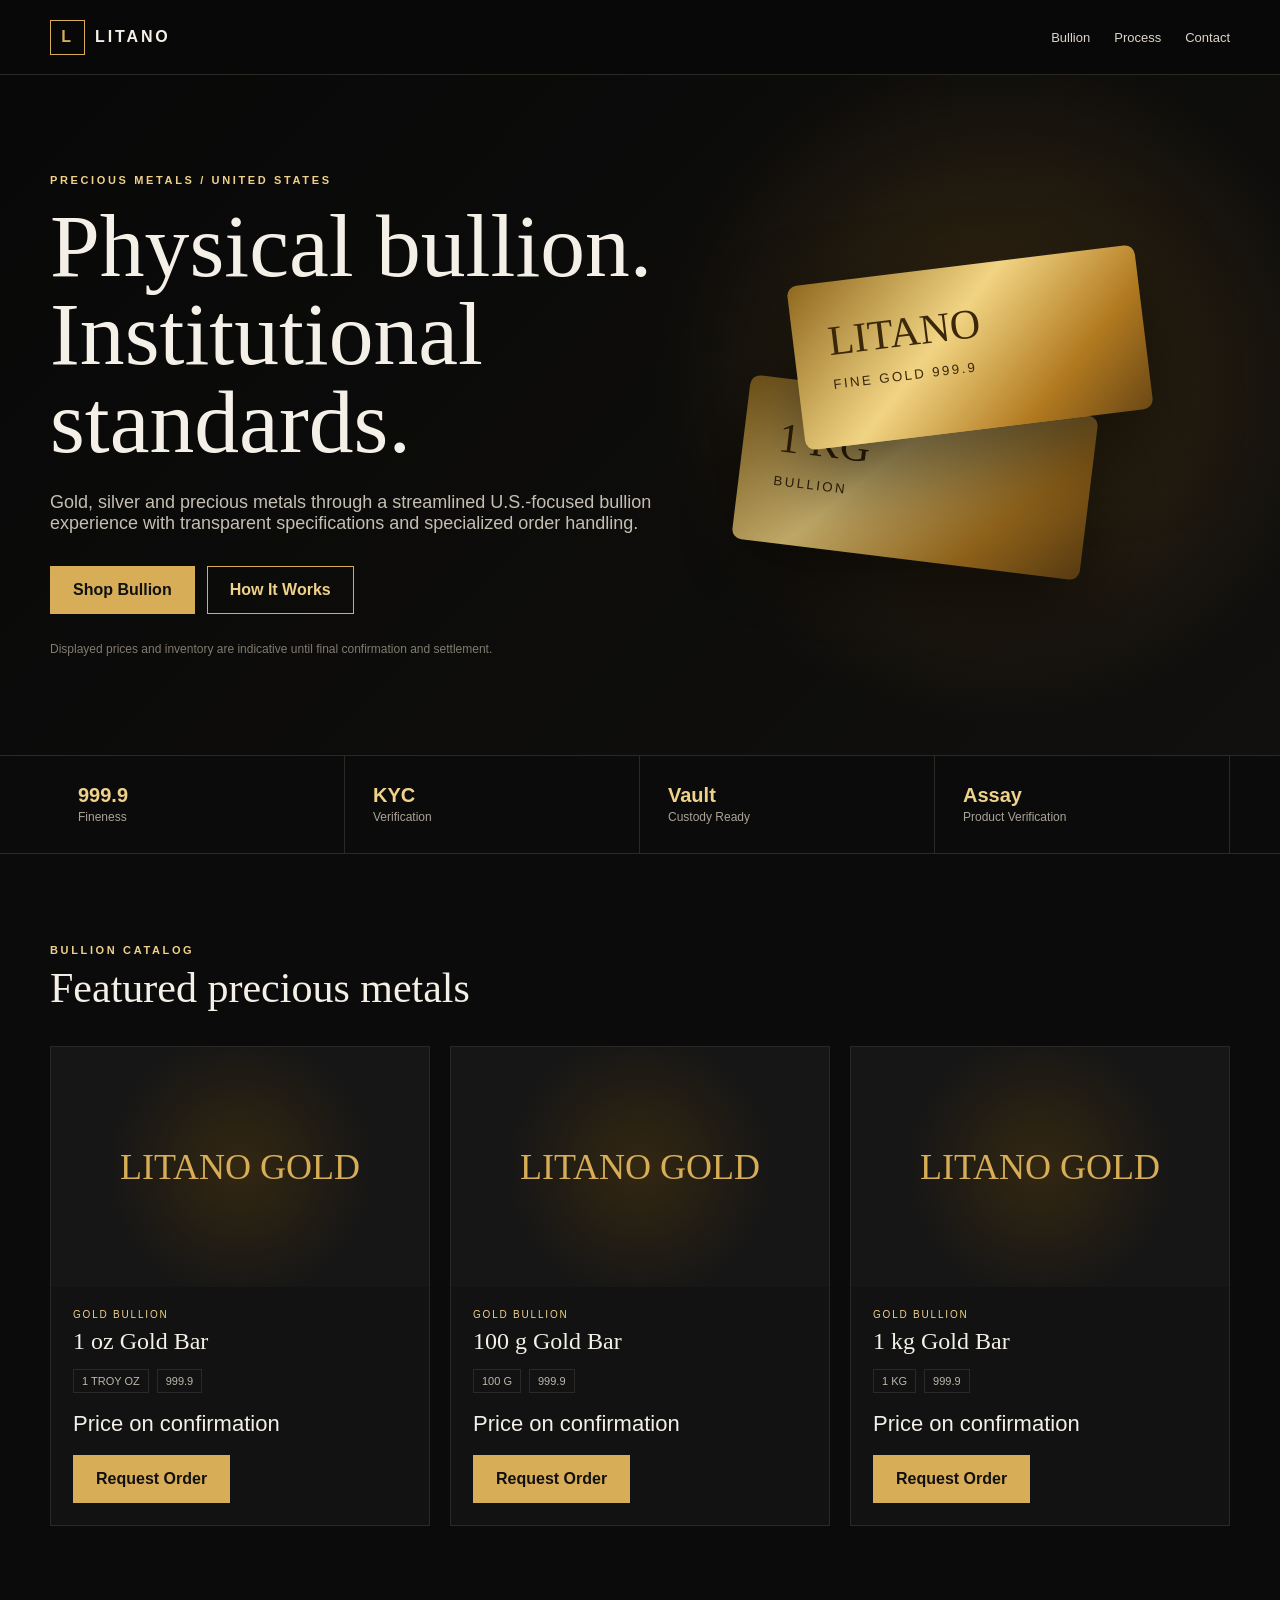
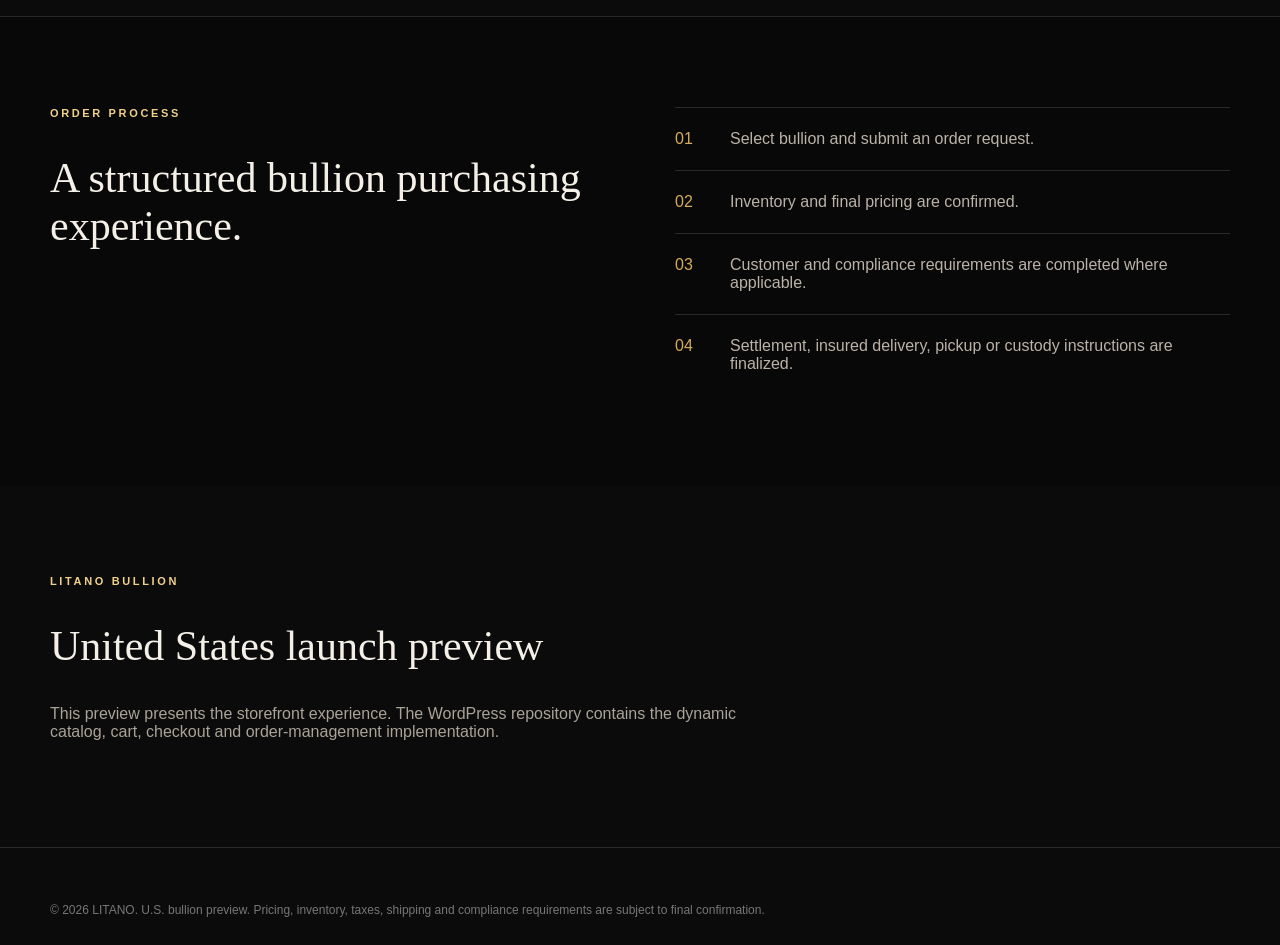
==== docs/index.html @ c90f623f "Add GitHub Pages launch preview" ====
<!doctype html><html lang="en"><head><meta charset="utf-8"><meta name="viewport" content="width=device-width,initial-scale=1"><title>LITANO Bullion — United States</title><meta name="description" content="LITANO Bullion — physical gold and precious metals for the U.S. market."><style>:root{--bg:#090909;--card:#121212;--gold:#d8ad57;--gold2:#f0d18a;--text:#f4f0e8;--muted:#aaa397;--line:#2b2925}*{box-sizing:border-box}body{margin:0;background:#0b0b0b;color:var(--text);font-family:Arial,sans-serif}.container{width:min(1180px,calc(100% - 40px));margin:auto}header{position:sticky;top:0;background:#090909f2;border-bottom:1px solid var(--line);z-index:20}.nav{height:74px;display:flex;align-items:center;justify-content:space-between}.brand{display:flex;gap:10px;align-items:center;font-weight:800;letter-spacing:.18em}.mark{width:35px;height:35px;display:grid;place-items:center;border:1px solid var(--gold);color:var(--gold)}nav a{margin-left:24px;color:#ddd6c8;text-decoration:none;font-size:13px}.hero{min-height:680px;display:flex;align-items:center;background:radial-gradient(circle at 78% 45%,#3a2b12 0,transparent 32%),linear-gradient(135deg,#080808,#11100e)}.hero-grid{display:grid;grid-template-columns:1.08fr .92fr;gap:60px;align-items:center}.eyebrow{font-size:11px;letter-spacing:.24em;color:var(--gold2);font-weight:700}.hero h1{font:500 clamp(56px,7vw,92px)/.98 Georgia,serif;margin:16px 0 26px}.hero p{font-size:18px;color:#c5beb2;max-width:650px}.buttons{display:flex;gap:12px;margin-top:32px}.btn{display:inline-flex;align-items:center;justify-content:center;min-height:48px;padding:0 22px;border:1px solid var(--gold);text-decoration:none;font-weight:700}.primary{background:var(--gold);color:#111}.secondary{color:var(--gold2)}.note{margin-top:28px;color:#817b70;font-size:12px}.art{position:relative;height:420px}.bar{position:absolute;width:350px;height:165px;border-radius:10px;background:linear-gradient(135deg,#8f681e,#f1d483 42%,#b27a20 75%,#6b4815);box-shadow:0 35px 80px #0008;padding:35px;color:#3b270a}.bar span{font:42px Georgia,serif}.bar small{display:block;margin-top:12px;letter-spacing:.18em}.a{top:60px;left:80px;transform:rotate(-7deg);z-index:2}.b{top:190px;left:25px;transform:rotate(7deg);filter:brightness(.8)}.trust{border-block:1px solid var(--line)}.trust-grid{display:grid;grid-template-columns:repeat(4,1fr)}.trust-grid div{padding:28px;border-right:1px solid var(--line)}.trust strong{display:block;color:var(--gold2);font-size:20px}.trust span{font-size:12px;color:var(--muted)}section.catalog{padding:90px 0}.section-head{display:flex;justify-content:space-between;align-items:end;margin-bottom:34px}.section-head h2{font:500 42px Georgia,serif;margin:8px 0 0}.grid{display:grid;grid-template-columns:repeat(3,1fr);gap:20px}.card{background:var(--card);border:1px solid var(--line);padding:22px}.product-art{height:240px;display:grid;place-items:center;background:radial-gradient(circle,#332711,#161616 60%);color:var(--gold);font:36px Georgia,serif;margin:-22px -22px 22px}.kicker{font-size:10px;letter-spacing:.18em;color:var(--gold2)}.card h3{font:500 24px Georgia,serif;margin:8px 0}.specs{display:flex;gap:8px;margin:14px 0}.specs span{font-size:11px;border:1px solid var(--line);padding:5px 8px;color:#bfb8ac}.price{font-size:22px;margin:18px 0}.dark{padding:90px 0;background:#080808;border-top:1px solid var(--line)}.split{display:grid;grid-template-columns:1fr 1fr;gap:70px}.split h2{font:500 42px Georgia,serif}.steps div{display:grid;grid-template-columns:55px 1fr;padding:22px 0;border-top:1px solid var(--line)}.steps span{color:var(--gold)}.steps p{margin:0;color:#bbb3a8}footer{padding:55px 0 28px;border-top:1px solid var(--line);color:#777;font-size:12px}@media(max-width:850px){.hero-grid,.split{grid-template-columns:1fr}.grid{grid-template-columns:1fr 1fr}.art{height:330px}.trust-grid{grid-template-columns:1fr 1fr}}@media(max-width:560px){nav{display:none}.container{width:calc(100% - 24px)}.hero{padding:60px 0}.hero h1{font-size:50px}.buttons{flex-direction:column}.bar{width:280px;height:135px}.a{left:12%}.b{left:3%;top:160px}.grid{grid-template-columns:1fr}.section-head{align-items:start;flex-direction:column}.trust-grid{grid-template-columns:1fr 1fr}}</style></head><body><header><div class="container nav"><div class="brand"><span class="mark">L</span><span>LITANO</span></div><nav><a href="#catalog">Bullion</a><a href="#process">Process</a><a href="#contact">Contact</a></nav></div></header><main><section class="hero"><div class="container hero-grid"><div><div class="eyebrow">PRECIOUS METALS / UNITED STATES</div><h1>Physical bullion. Institutional standards.</h1><p>Gold, silver and precious metals through a streamlined U.S.-focused bullion experience with transparent specifications and specialized order handling.</p><div class="buttons"><a class="btn primary" href="#catalog">Shop Bullion</a><a class="btn secondary" href="#process">How It Works</a></div><div class="note">Displayed prices and inventory are indicative until final confirmation and settlement.</div></div><div class="art"><div class="bar a"><span>LITANO</span><small>FINE GOLD 999.9</small></div><div class="bar b"><span>1 KG</span><small>BULLION</small></div></div></div></section><section class="trust"><div class="container trust-grid"><div><strong>999.9</strong><span>Fineness</span></div><div><strong>KYC</strong><span>Verification</span></div><div><strong>Vault</strong><span>Custody Ready</span></div><div><strong>Assay</strong><span>Product Verification</span></div></div></section><section class="catalog" id="catalog"><div class="container"><div class="section-head"><div><div class="eyebrow">BULLION CATALOG</div><h2>Featured precious metals</h2></div></div><div class="grid"><article class="card"><div class="product-art">LITANO GOLD</div><div class="kicker">GOLD BULLION</div><h3>1 oz Gold Bar</h3><div class="specs"><span>1 TROY OZ</span><span>999.9</span></div><div class="price">Price on confirmation</div><a class="btn primary" href="#contact">Request Order</a></article><article class="card"><div class="product-art">LITANO GOLD</div><div class="kicker">GOLD BULLION</div><h3>100 g Gold Bar</h3><div class="specs"><span>100 G</span><span>999.9</span></div><div class="price">Price on confirmation</div><a class="btn primary" href="#contact">Request Order</a></article><article class="card"><div class="product-art">LITANO GOLD</div><div class="kicker">GOLD BULLION</div><h3>1 kg Gold Bar</h3><div class="specs"><span>1 KG</span><span>999.9</span></div><div class="price">Price on confirmation</div><a class="btn primary" href="#contact">Request Order</a></article></div></div></section><section class="dark" id="process"><div class="container split"><div><div class="eyebrow">ORDER PROCESS</div><h2>A structured bullion purchasing experience.</h2></div><div class="steps"><div><span>01</span><p>Select bullion and submit an order request.</p></div><div><span>02</span><p>Inventory and final pricing are confirmed.</p></div><div><span>03</span><p>Customer and compliance requirements are completed where applicable.</p></div><div><span>04</span><p>Settlement, insured delivery, pickup or custody instructions are finalized.</p></div></div></div></section><section class="catalog" id="contact"><div class="container"><div class="eyebrow">LITANO BULLION</div><h2 style="font:500 42px Georgia,serif">United States launch preview</h2><p style="color:#aaa397;max-width:700px">This preview presents the storefront experience. The WordPress repository contains the dynamic catalog, cart, checkout and order-management implementation.</p></div></section></main><footer><div class="container">© 2026 LITANO. U.S. bullion preview. Pricing, inventory, taxes, shipping and compliance requirements are subject to final confirmation.</div></footer></body></html>
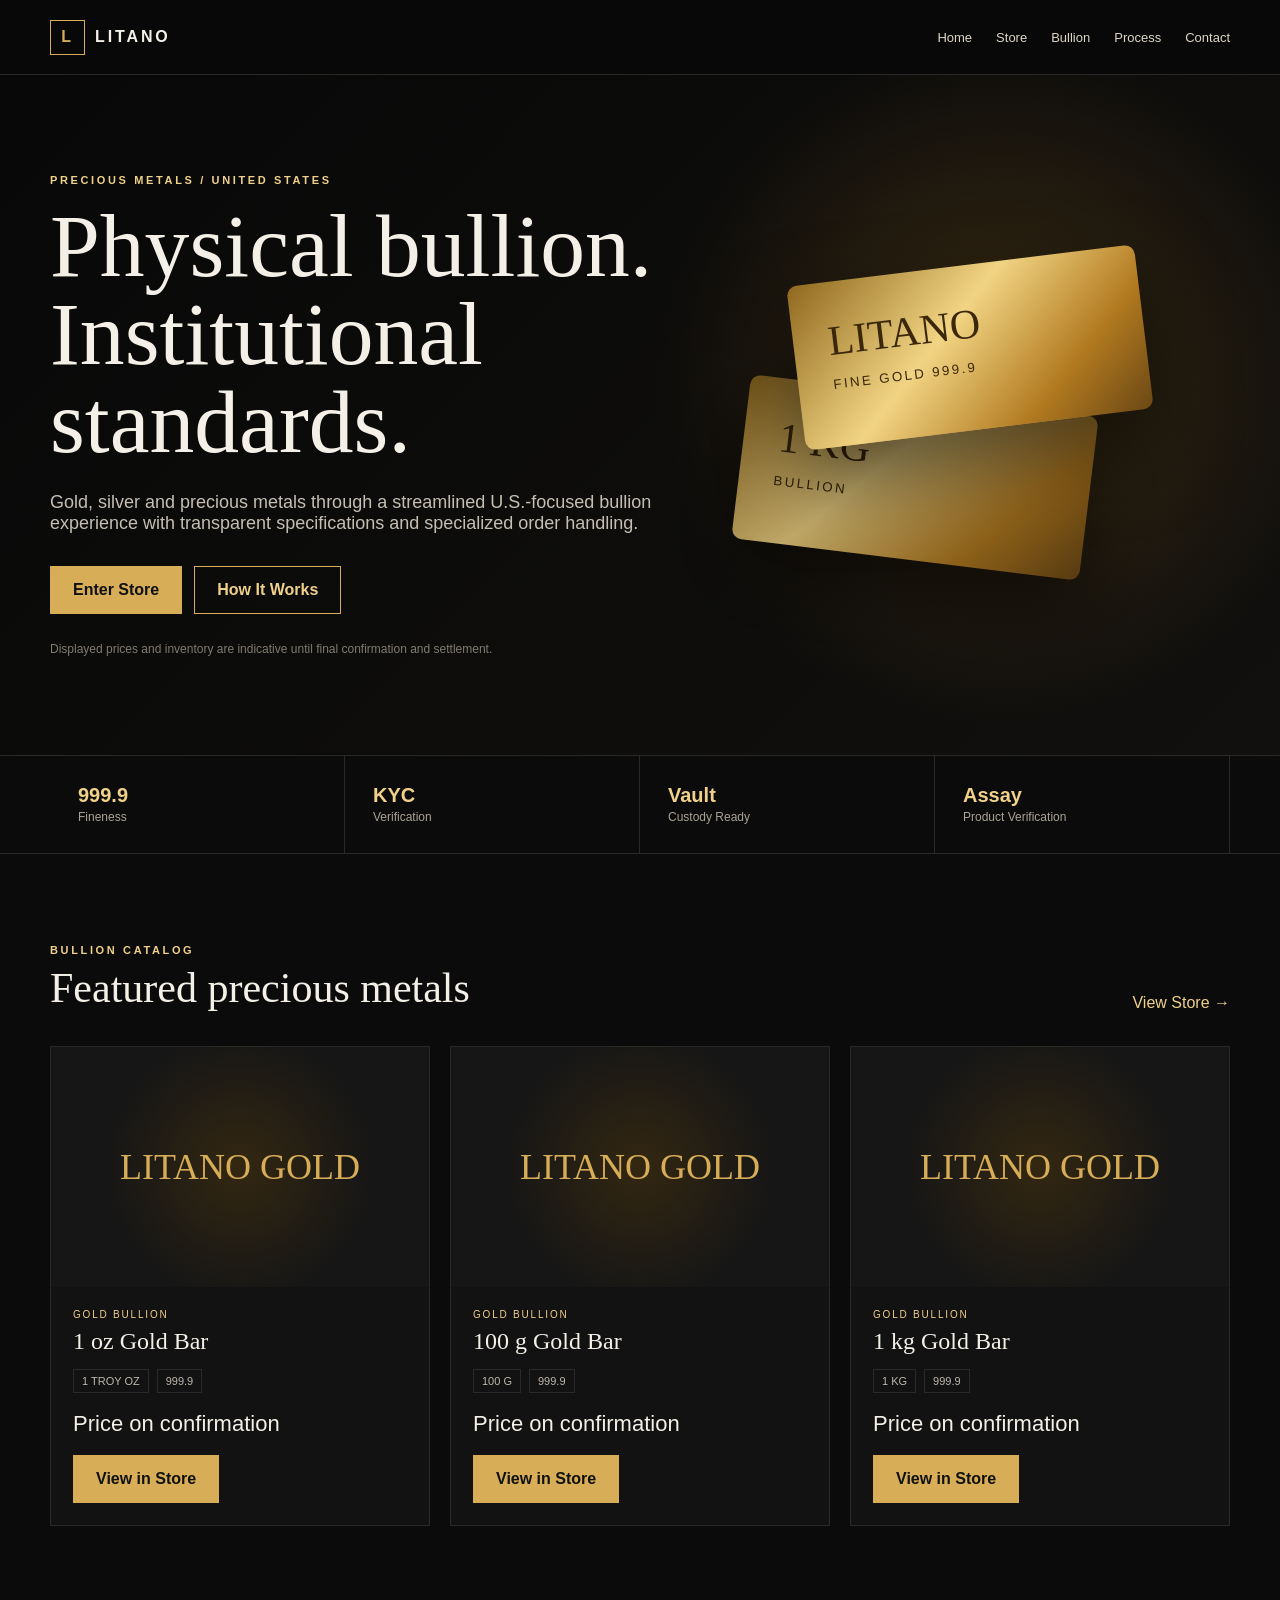
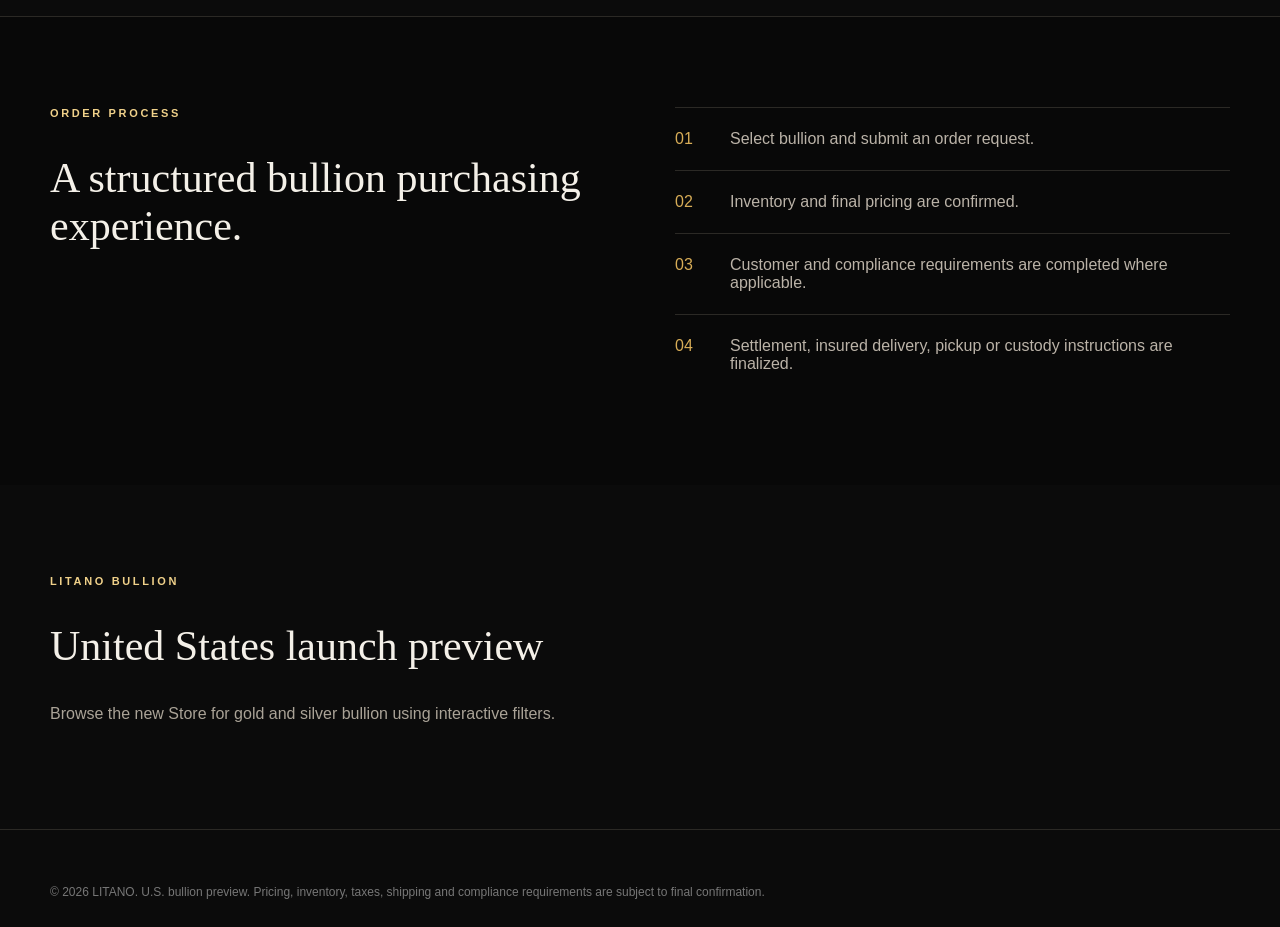
==== commit b60fb9b5: "Add Store navigation to public preview" ====
--- a/docs/index.html
+++ b/docs/index.html
@@ -1 +1 @@
-<!doctype html><html lang="en"><head><meta charset="utf-8"><meta name="viewport" content="width=device-width,initial-scale=1"><title>LITANO Bullion — United States</title><meta name="description" content="LITANO Bullion — physical gold and precious metals for the U.S. market."><style>:root{--bg:#090909;--card:#121212;--gold:#d8ad57;--gold2:#f0d18a;--text:#f4f0e8;--muted:#aaa397;--line:#2b2925}*{box-sizing:border-box}body{margin:0;background:#0b0b0b;color:var(--text);font-family:Arial,sans-serif}.container{width:min(1180px,calc(100% - 40px));margin:auto}header{position:sticky;top:0;background:#090909f2;border-bottom:1px solid var(--line);z-index:20}.nav{height:74px;display:flex;align-items:center;justify-content:space-between}.brand{display:flex;gap:10px;align-items:center;font-weight:800;letter-spacing:.18em}.mark{width:35px;height:35px;display:grid;place-items:center;border:1px solid var(--gold);color:var(--gold)}nav a{margin-left:24px;color:#ddd6c8;text-decoration:none;font-size:13px}.hero{min-height:680px;display:flex;align-items:center;background:radial-gradient(circle at 78% 45%,#3a2b12 0,transparent 32%),linear-gradient(135deg,#080808,#11100e)}.hero-grid{display:grid;grid-template-columns:1.08fr .92fr;gap:60px;align-items:center}.eyebrow{font-size:11px;letter-spacing:.24em;color:var(--gold2);font-weight:700}.hero h1{font:500 clamp(56px,7vw,92px)/.98 Georgia,serif;margin:16px 0 26px}.hero p{font-size:18px;color:#c5beb2;max-width:650px}.buttons{display:flex;gap:12px;margin-top:32px}.btn{display:inline-flex;align-items:center;justify-content:center;min-height:48px;padding:0 22px;border:1px solid var(--gold);text-decoration:none;font-weight:700}.primary{background:var(--gold);color:#111}.secondary{color:var(--gold2)}.note{margin-top:28px;color:#817b70;font-size:12px}.art{position:relative;height:420px}.bar{position:absolute;width:350px;height:165px;border-radius:10px;background:linear-gradient(135deg,#8f681e,#f1d483 42%,#b27a20 75%,#6b4815);box-shadow:0 35px 80px #0008;padding:35px;color:#3b270a}.bar span{font:42px Georgia,serif}.bar small{display:block;margin-top:12px;letter-spacing:.18em}.a{top:60px;left:80px;transform:rotate(-7deg);z-index:2}.b{top:190px;left:25px;transform:rotate(7deg);filter:brightness(.8)}.trust{border-block:1px solid var(--line)}.trust-grid{display:grid;grid-template-columns:repeat(4,1fr)}.trust-grid div{padding:28px;border-right:1px solid var(--line)}.trust strong{display:block;color:var(--gold2);font-size:20px}.trust span{font-size:12px;color:var(--muted)}section.catalog{padding:90px 0}.section-head{display:flex;justify-content:space-between;align-items:end;margin-bottom:34px}.section-head h2{font:500 42px Georgia,serif;margin:8px 0 0}.grid{display:grid;grid-template-columns:repeat(3,1fr);gap:20px}.card{background:var(--card);border:1px solid var(--line);padding:22px}.product-art{height:240px;display:grid;place-items:center;background:radial-gradient(circle,#332711,#161616 60%);color:var(--gold);font:36px Georgia,serif;margin:-22px -22px 22px}.kicker{font-size:10px;letter-spacing:.18em;color:var(--gold2)}.card h3{font:500 24px Georgia,serif;margin:8px 0}.specs{display:flex;gap:8px;margin:14px 0}.specs span{font-size:11px;border:1px solid var(--line);padding:5px 8px;color:#bfb8ac}.price{font-size:22px;margin:18px 0}.dark{padding:90px 0;background:#080808;border-top:1px solid var(--line)}.split{display:grid;grid-template-columns:1fr 1fr;gap:70px}.split h2{font:500 42px Georgia,serif}.steps div{display:grid;grid-template-columns:55px 1fr;padding:22px 0;border-top:1px solid var(--line)}.steps span{color:var(--gold)}.steps p{margin:0;color:#bbb3a8}footer{padding:55px 0 28px;border-top:1px solid var(--line);color:#777;font-size:12px}@media(max-width:850px){.hero-grid,.split{grid-template-columns:1fr}.grid{grid-template-columns:1fr 1fr}.art{height:330px}.trust-grid{grid-template-columns:1fr 1fr}}@media(max-width:560px){nav{display:none}.container{width:calc(100% - 24px)}.hero{padding:60px 0}.hero h1{font-size:50px}.buttons{flex-direction:column}.bar{width:280px;height:135px}.a{left:12%}.b{left:3%;top:160px}.grid{grid-template-columns:1fr}.section-head{align-items:start;flex-direction:column}.trust-grid{grid-template-columns:1fr 1fr}}</style></head><body><header><div class="container nav"><div class="brand"><span class="mark">L</span><span>LITANO</span></div><nav><a href="#catalog">Bullion</a><a href="#process">Process</a><a href="#contact">Contact</a></nav></div></header><main><section class="hero"><div class="container hero-grid"><div><div class="eyebrow">PRECIOUS METALS / UNITED STATES</div><h1>Physical bullion. Institutional standards.</h1><p>Gold, silver and precious metals through a streamlined U.S.-focused bullion experience with transparent specifications and specialized order handling.</p><div class="buttons"><a class="btn primary" href="#catalog">Shop Bullion</a><a class="btn secondary" href="#process">How It Works</a></div><div class="note">Displayed prices and inventory are indicative until final confirmation and settlement.</div></div><div class="art"><div class="bar a"><span>LITANO</span><small>FINE GOLD 999.9</small></div><div class="bar b"><span>1 KG</span><small>BULLION</small></div></div></div></section><section class="trust"><div class="container trust-grid"><div><strong>999.9</strong><span>Fineness</span></div><div><strong>KYC</strong><span>Verification</span></div><div><strong>Vault</strong><span>Custody Ready</span></div><div><strong>Assay</strong><span>Product Verification</span></div></div></section><section class="catalog" id="catalog"><div class="container"><div class="section-head"><div><div class="eyebrow">BULLION CATALOG</div><h2>Featured precious metals</h2></div></div><div class="grid"><article class="card"><div class="product-art">LITANO GOLD</div><div class="kicker">GOLD BULLION</div><h3>1 oz Gold Bar</h3><div class="specs"><span>1 TROY OZ</span><span>999.9</span></div><div class="price">Price on confirmation</div><a class="btn primary" href="#contact">Request Order</a></article><article class="card"><div class="product-art">LITANO GOLD</div><div class="kicker">GOLD BULLION</div><h3>100 g Gold Bar</h3><div class="specs"><span>100 G</span><span>999.9</span></div><div class="price">Price on confirmation</div><a class="btn primary" href="#contact">Request Order</a></article><article class="card"><div class="product-art">LITANO GOLD</div><div class="kicker">GOLD BULLION</div><h3>1 kg Gold Bar</h3><div class="specs"><span>1 KG</span><span>999.9</span></div><div class="price">Price on confirmation</div><a class="btn primary" href="#contact">Request Order</a></article></div></div></section><section class="dark" id="process"><div class="container split"><div><div class="eyebrow">ORDER PROCESS</div><h2>A structured bullion purchasing experience.</h2></div><div class="steps"><div><span>01</span><p>Select bullion and submit an order request.</p></div><div><span>02</span><p>Inventory and final pricing are confirmed.</p></div><div><span>03</span><p>Customer and compliance requirements are completed where applicable.</p></div><div><span>04</span><p>Settlement, insured delivery, pickup or custody instructions are finalized.</p></div></div></div></section><section class="catalog" id="contact"><div class="container"><div class="eyebrow">LITANO BULLION</div><h2 style="font:500 42px Georgia,serif">United States launch preview</h2><p style="color:#aaa397;max-width:700px">This preview presents the storefront experience. The WordPress repository contains the dynamic catalog, cart, checkout and order-management implementation.</p></div></section></main><footer><div class="container">© 2026 LITANO. U.S. bullion preview. Pricing, inventory, taxes, shipping and compliance requirements are subject to final confirmation.</div></footer></body></html>+<!doctype html><html lang="en"><head><meta charset="utf-8"><meta name="viewport" content="width=device-width,initial-scale=1"><title>LITANO Bullion — United States</title><meta name="description" content="LITANO Bullion — physical gold and precious metals for the U.S. market."><style>:root{--bg:#090909;--card:#121212;--gold:#d8ad57;--gold2:#f0d18a;--text:#f4f0e8;--muted:#aaa397;--line:#2b2925}*{box-sizing:border-box}body{margin:0;background:#0b0b0b;color:var(--text);font-family:Arial,sans-serif}.container{width:min(1180px,calc(100% - 40px));margin:auto}header{position:sticky;top:0;background:#090909f2;border-bottom:1px solid var(--line);z-index:20}.nav{height:74px;display:flex;align-items:center;justify-content:space-between}.brand{display:flex;gap:10px;align-items:center;font-weight:800;letter-spacing:.18em;color:inherit;text-decoration:none}.mark{width:35px;height:35px;display:grid;place-items:center;border:1px solid var(--gold);color:var(--gold)}nav a{margin-left:24px;color:#ddd6c8;text-decoration:none;font-size:13px}.hero{min-height:680px;display:flex;align-items:center;background:radial-gradient(circle at 78% 45%,#3a2b12 0,transparent 32%),linear-gradient(135deg,#080808,#11100e)}.hero-grid{display:grid;grid-template-columns:1.08fr .92fr;gap:60px;align-items:center}.eyebrow{font-size:11px;letter-spacing:.24em;color:var(--gold2);font-weight:700}.hero h1{font:500 clamp(56px,7vw,92px)/.98 Georgia,serif;margin:16px 0 26px}.hero p{font-size:18px;color:#c5beb2;max-width:650px}.buttons{display:flex;gap:12px;margin-top:32px}.btn{display:inline-flex;align-items:center;justify-content:center;min-height:48px;padding:0 22px;border:1px solid var(--gold);text-decoration:none;font-weight:700}.primary{background:var(--gold);color:#111}.secondary{color:var(--gold2)}.note{margin-top:28px;color:#817b70;font-size:12px}.art{position:relative;height:420px}.bar{position:absolute;width:350px;height:165px;border-radius:10px;background:linear-gradient(135deg,#8f681e,#f1d483 42%,#b27a20 75%,#6b4815);box-shadow:0 35px 80px #0008;padding:35px;color:#3b270a}.bar span{font:42px Georgia,serif}.bar small{display:block;margin-top:12px;letter-spacing:.18em}.a{top:60px;left:80px;transform:rotate(-7deg);z-index:2}.b{top:190px;left:25px;transform:rotate(7deg);filter:brightness(.8)}.trust{border-block:1px solid var(--line)}.trust-grid{display:grid;grid-template-columns:repeat(4,1fr)}.trust-grid div{padding:28px;border-right:1px solid var(--line)}.trust strong{display:block;color:var(--gold2);font-size:20px}.trust span{font-size:12px;color:var(--muted)}section.catalog{padding:90px 0}.section-head{display:flex;justify-content:space-between;align-items:end;margin-bottom:34px}.section-head h2{font:500 42px Georgia,serif;margin:8px 0 0}.section-head a{color:var(--gold2);text-decoration:none}.grid{display:grid;grid-template-columns:repeat(3,1fr);gap:20px}.card{background:var(--card);border:1px solid var(--line);padding:22px}.product-art{height:240px;display:grid;place-items:center;background:radial-gradient(circle,#332711,#161616 60%);color:var(--gold);font:36px Georgia,serif;margin:-22px -22px 22px}.kicker{font-size:10px;letter-spacing:.18em;color:var(--gold2)}.card h3{font:500 24px Georgia,serif;margin:8px 0}.specs{display:flex;gap:8px;margin:14px 0}.specs span{font-size:11px;border:1px solid var(--line);padding:5px 8px;color:#bfb8ac}.price{font-size:22px;margin:18px 0}.dark{padding:90px 0;background:#080808;border-top:1px solid var(--line)}.split{display:grid;grid-template-columns:1fr 1fr;gap:70px}.split h2{font:500 42px Georgia,serif}.steps div{display:grid;grid-template-columns:55px 1fr;padding:22px 0;border-top:1px solid var(--line)}.steps span{color:var(--gold)}.steps p{margin:0;color:#bbb3a8}footer{padding:55px 0 28px;border-top:1px solid var(--line);color:#777;font-size:12px}@media(max-width:850px){.hero-grid,.split{grid-template-columns:1fr}.grid{grid-template-columns:1fr 1fr}.art{height:330px}.trust-grid{grid-template-columns:1fr 1fr}}@media(max-width:560px){nav{display:none}.container{width:calc(100% - 24px)}.hero{padding:60px 0}.hero h1{font-size:50px}.buttons{flex-direction:column}.bar{width:280px;height:135px}.a{left:12%}.b{left:3%;top:160px}.grid{grid-template-columns:1fr}.section-head{align-items:start;flex-direction:column}.trust-grid{grid-template-columns:1fr 1fr}}</style></head><body><header><div class="container nav"><a class="brand" href="./"><span class="mark">L</span><span>LITANO</span></a><nav><a href="./">Home</a><a href="store.html">Store</a><a href="#catalog">Bullion</a><a href="#process">Process</a><a href="#contact">Contact</a></nav></div></header><main><section class="hero"><div class="container hero-grid"><div><div class="eyebrow">PRECIOUS METALS / UNITED STATES</div><h1>Physical bullion. Institutional standards.</h1><p>Gold, silver and precious metals through a streamlined U.S.-focused bullion experience with transparent specifications and specialized order handling.</p><div class="buttons"><a class="btn primary" href="store.html">Enter Store</a><a class="btn secondary" href="#process">How It Works</a></div><div class="note">Displayed prices and inventory are indicative until final confirmation and settlement.</div></div><div class="art"><div class="bar a"><span>LITANO</span><small>FINE GOLD 999.9</small></div><div class="bar b"><span>1 KG</span><small>BULLION</small></div></div></div></section><section class="trust"><div class="container trust-grid"><div><strong>999.9</strong><span>Fineness</span></div><div><strong>KYC</strong><span>Verification</span></div><div><strong>Vault</strong><span>Custody Ready</span></div><div><strong>Assay</strong><span>Product Verification</span></div></div></section><section class="catalog" id="catalog"><div class="container"><div class="section-head"><div><div class="eyebrow">BULLION CATALOG</div><h2>Featured precious metals</h2></div><a href="store.html">View Store →</a></div><div class="grid"><article class="card"><div class="product-art">LITANO GOLD</div><div class="kicker">GOLD BULLION</div><h3>1 oz Gold Bar</h3><div class="specs"><span>1 TROY OZ</span><span>999.9</span></div><div class="price">Price on confirmation</div><a class="btn primary" href="store.html">View in Store</a></article><article class="card"><div class="product-art">LITANO GOLD</div><div class="kicker">GOLD BULLION</div><h3>100 g Gold Bar</h3><div class="specs"><span>100 G</span><span>999.9</span></div><div class="price">Price on confirmation</div><a class="btn primary" href="store.html">View in Store</a></article><article class="card"><div class="product-art">LITANO GOLD</div><div class="kicker">GOLD BULLION</div><h3>1 kg Gold Bar</h3><div class="specs"><span>1 KG</span><span>999.9</span></div><div class="price">Price on confirmation</div><a class="btn primary" href="store.html">View in Store</a></article></div></div></section><section class="dark" id="process"><div class="container split"><div><div class="eyebrow">ORDER PROCESS</div><h2>A structured bullion purchasing experience.</h2></div><div class="steps"><div><span>01</span><p>Select bullion and submit an order request.</p></div><div><span>02</span><p>Inventory and final pricing are confirmed.</p></div><div><span>03</span><p>Customer and compliance requirements are completed where applicable.</p></div><div><span>04</span><p>Settlement, insured delivery, pickup or custody instructions are finalized.</p></div></div></div></section><section class="catalog" id="contact"><div class="container"><div class="eyebrow">LITANO BULLION</div><h2 style="font:500 42px Georgia,serif">United States launch preview</h2><p style="color:#aaa397;max-width:700px">Browse the new Store for gold and silver bullion using interactive filters.</p></div></section></main><footer><div class="container">© 2026 LITANO. U.S. bullion preview. Pricing, inventory, taxes, shipping and compliance requirements are subject to final confirmation.</div></footer></body></html>
